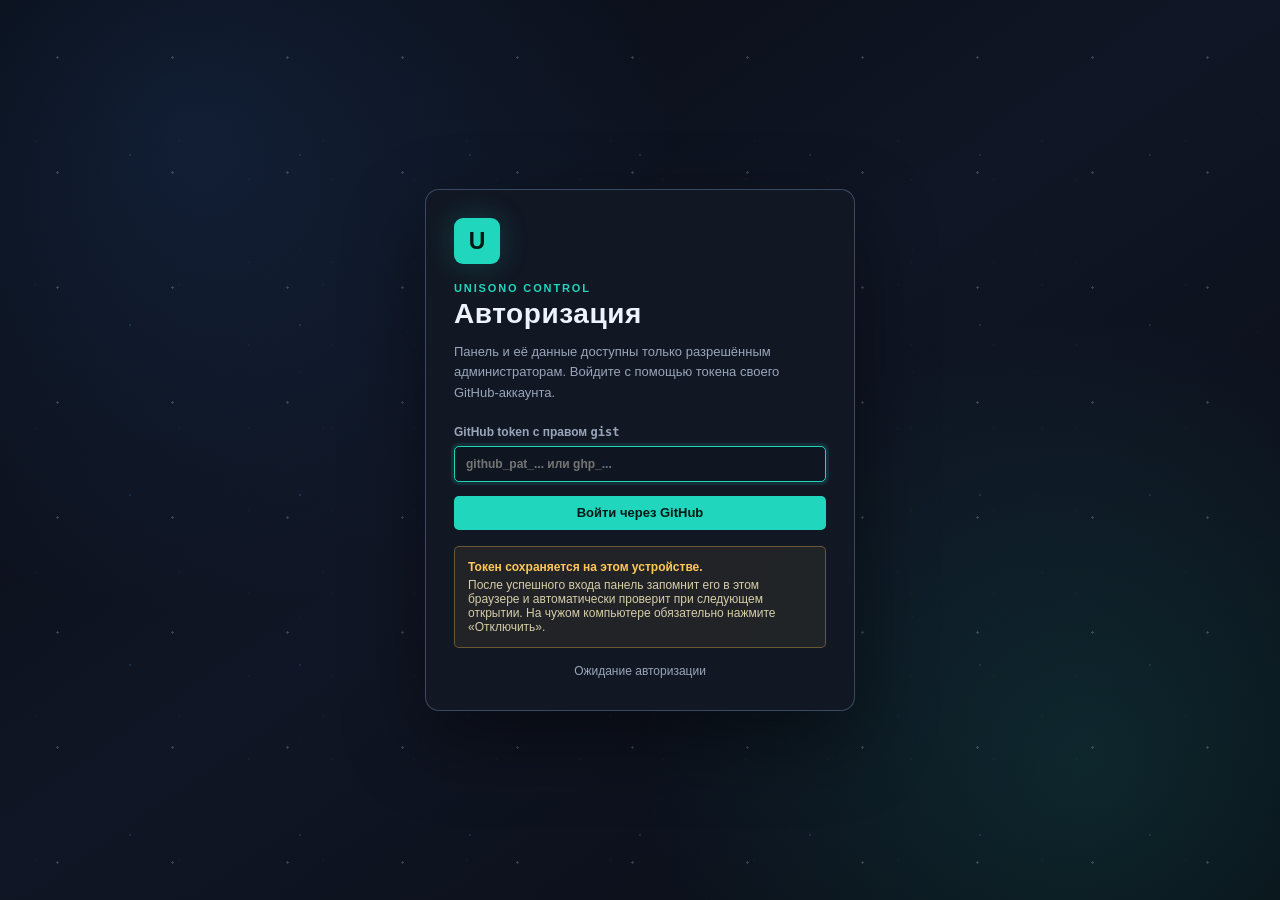
==== docs/index.html @ 7dc19206 "123 1234" ====
<!DOCTYPE html>
<html lang="ru">
  <head>
    <meta charset="utf-8">
    <meta name="viewport" content="width=device-width, initial-scale=1">
    <meta name="referrer" content="no-referrer">
    <meta
      http-equiv="Content-Security-Policy"
      content="default-src 'self'; connect-src https://api.github.com https://gist.githubusercontent.com; img-src 'self' data:; style-src 'self'; script-src 'self'; base-uri 'none'; form-action 'none'; frame-ancestors 'none'"
    >
    <title>Unisono Multi-Tool — Control</title>
    <link rel="stylesheet" href="styles.css">
    <script src="config.js?v=1.7.8" defer></script>
    <script src="app.js?v=1.7.8" defer></script>
  </head>
  <body class="is-locked">
    <div class="stars" aria-hidden="true"></div>

    <section class="auth-gate" id="authGate" aria-labelledby="authTitle">
      <div class="auth-card">
        <div class="auth-mark" aria-hidden="true">U</div>
        <p class="eyebrow">UNISONO CONTROL</p>
        <h1 id="authTitle">Авторизация</h1>
        <p class="auth-description">
          Панель и её данные доступны только разрешённым администраторам.
          Войдите с помощью токена своего GitHub-аккаунта.
        </p>

        <label class="field">
          <span>GitHub token с правом <code>gist</code></span>
          <input
            id="tokenInput"
            type="password"
            placeholder="github_pat_... или ghp_..."
            autocomplete="off"
            spellcheck="false"
          >
        </label>

        <button class="button primary auth-button" id="connectGitHub" type="button">
          Войти через GitHub
        </button>

        <div class="security-note">
          <strong>Токен сохраняется на этом устройстве.</strong>
          <span>
            После успешного входа панель запомнит его в этом браузере и
            автоматически проверит при следующем открытии. На чужом компьютере
            обязательно нажмите «Отключить».
          </span>
        </div>

        <p class="auth-message" id="authMessage" role="status" aria-live="polite">
          Ожидание авторизации
        </p>
      </div>
    </section>

    <main class="app-shell" id="appShell" hidden>
      <header class="titlebar">
        <div>
          <p class="eyebrow">UNISONO CONTROL</p>
          <h1>Unisono Multi-Tool</h1>
        </div>
        <div class="connection-pill" id="connectionPill" data-state="offline">
          <span class="status-dot" aria-hidden="true"></span>
          <span id="connectionText">Только чтение</span>
        </div>
      </header>

      <div class="workspace">
        <aside class="sidebar" aria-label="Разделы">
          <button
            class="nav-button is-active"
            type="button"
            data-view="whitelist"
          >
            <span>Whitelist</span>
            <strong id="whitelistCount">0</strong>
          </button>
          <button class="nav-button" type="button" data-view="versions">
            <span>Версии GMod</span>
            <strong id="versionsCount">0</strong>
          </button>
          <button class="nav-button" type="button" data-view="logs">
            <span>Логи функций</span>
            <strong id="logsCount">0</strong>
          </button>
          <button class="nav-button" type="button" data-view="connection">
            <span>Подключение</span>
            <strong>GitHub</strong>
          </button>

          <div class="sidebar-note">
            <span>Gist</span>
            <code id="gistShort">—</code>
          </div>
        </aside>

        <section class="content">
          <div class="view is-active" id="view-whitelist">
            <div class="view-heading">
              <div>
                <p class="section-kicker">ДОСТУП К ФУНКЦИЯМ</p>
                <h2>Управление whitelist</h2>
              </div>
              <div class="heading-actions">
                <button
                  class="button secondary"
                  id="reloadWhitelist"
                  type="button"
                >
                  Обновить
                </button>
                <button
                  class="button primary"
                  id="saveWhitelist"
                  type="button"
                  disabled
                >
                  Сохранить в GitHub
                </button>
              </div>
            </div>

            <div class="editor-card">
              <label class="field steam-field">
                <span>SteamID пользователя</span>
                <input
                  id="steamIdInput"
                  type="text"
                  maxlength="32"
                  placeholder="STEAM_0:0:123456789"
                  autocomplete="off"
               >
              </label>

              <fieldset class="permissions">
                <legend>Доступные функции</legend>
                <label><input type="checkbox" value="ESP" checked> ESP</label>
                <label
                  ><input type="checkbox" value="NOTES" checked> 3D
                  Заметки</label
                >
                <label
                  ><input type="checkbox" value="STATS" checked>
                  Статистика</label
                >
                <label
                  ><input type="checkbox" value="BODY_FX" checked> Эффекты
                  тела</label
                >
                <label
                  ><input type="checkbox" value="NOT_WORKING" checked> !Не
                  работает!</label
                >
              </fieldset>

              <div class="editor-actions">
                <button class="button primary" id="upsertUser" type="button">
                  Добавить / обновить
                </button>
                <button
                  class="button danger"
                  id="removeUser"
                  type="button"
                  disabled
                >
                  Удалить выбранного
                </button>
                <button class="button ghost" id="clearEditor" type="button">
                  Очистить поля
                </button>
              </div>
            </div>

            <div class="table-card">
              <div class="table-toolbar">
                <label class="search-field">
                  <span class="sr-only">Поиск по whitelist</span>
                  <input
                    id="whitelistSearch"
                    type="search"
                    placeholder="Поиск по SteamID..."
                    autocomplete="off"
                 >
                </label>
                <span class="revision" id="revisionText">Версия: —</span>
              </div>
              <div class="table-scroll">
                <table>
                  <thead>
                    <tr>
                      <th>SteamID</th>
                      <th>ESP</th>
                      <th>Заметки</th>
                      <th>Статистика</th>
                      <th>Эффекты тела</th>
                      <th>!Не работает!</th>
                    </tr>
                  </thead>
                  <tbody id="whitelistRows"></tbody>
                </table>
              </div>
              <p class="empty-state" id="whitelistEmpty" hidden>
                В whitelist пока никого нет.
              </p>
            </div>
          </div>

          <div class="view" id="view-versions">
            <div class="view-heading">
              <div>
                <p class="section-kicker">КЛИЕНТСКИЕ СБОРКИ</p>
                <h2>Управление версиями GMod</h2>
              </div>
              <div class="heading-actions">
                <button class="button secondary" id="reloadVersions" type="button">
                  Обновить данные
                </button>
                <button class="button danger" id="forceUpdateAll" type="button">
                  Обновить всех
                </button>
              </div>
            </div>

            <div class="security-note version-note">
              <strong>«Обновить всех» работает даже без списка клиентов.</strong>
              <span>
                Онлайн-клиенты проверяют очередь GitHub раз в 20 секунд.
                Таблица версий строится по последним загруженным логам и может
                быть устаревшей, пока серверный relay не настроен.
              </span>
            </div>

            <div class="table-card">
              <div class="table-toolbar">
                <label class="search-field">
                  <span class="sr-only">Поиск клиента</span>
                  <input
                    id="versionsSearch"
                    type="search"
                    placeholder="SteamID, ник, версия или сервер..."
                    autocomplete="off"
                 >
                </label>
                <span class="revision" id="recommendedVersion">Актуальная: —</span>
              </div>
              <div class="table-scroll versions-scroll">
                <table>
                  <thead>
                    <tr>
                      <th>SteamID</th>
                      <th>Игрок</th>
                      <th>Версия</th>
                      <th>Последняя активность</th>
                      <th>Сервер</th>
                      <th>Состояние</th>
                      <th>Действие</th>
                    </tr>
                  </thead>
                  <tbody id="versionsRows"></tbody>
                </table>
              </div>
              <p class="empty-state" id="versionsEmpty" hidden>
                Клиенты пока не прислали сведения о версии.
              </p>
            </div>

            <div class="subsection-heading">
              <div>
                <p class="section-kicker">ОЧЕРЕДЬ</p>
                <h3>Последние команды обновления</h3>
              </div>
              <span class="revision" id="commandsCount">0 команд</span>
            </div>

            <div class="table-card">
              <div class="table-scroll commands-scroll">
                <table>
                  <thead>
                    <tr>
                      <th>Создана</th>
                      <th>Цель</th>
                      <th>Запросил</th>
                      <th>Ожидаемая версия</th>
                      <th>Состояние</th>
                    </tr>
                  </thead>
                  <tbody id="versionCommandRows"></tbody>
                </table>
              </div>
              <p class="empty-state" id="commandsEmpty" hidden>
                Команд обновления ещё нет.
              </p>
            </div>
          </div>

          <div class="view" id="view-logs">
            <div class="view-heading">
              <div>
                <p class="section-kicker">ЖУРНАЛ ДЕЙСТВИЙ</p>
                <h2>Использованные функции</h2>
              </div>
              <button class="button secondary" id="reloadLogs" type="button">
                Обновить
              </button>
            </div>

            <div class="table-card">
              <div class="table-toolbar">
                <div class="logs-filters">
                  <label class="search-field">
                    <span class="sr-only">Фильтр логов</span>
                    <input
                      id="logsSearch"
                      type="search"
                      placeholder="Функция, карта или результат..."
                      autocomplete="off"
                   >
                  </label>
                  <label class="select-field">
                    <span class="sr-only">SteamID в логах</span>
                    <select id="logsSteamIdFilter">
                      <option value="*">Все SteamID</option>
                    </select>
                  </label>
                </div>
                <span class="revision" id="logsGroupSummary">
                  Хранятся последние 500 событий
                </span>
              </div>
              <div class="table-scroll logs-scroll">
                <table>
                  <thead>
                    <tr>
                      <th>Время</th>
                      <th>Пользователь</th>
                      <th>Функция</th>
                      <th>Детали</th>
                      <th>Результат</th>
                      <th>Источник</th>
                    </tr>
                  </thead>
                  <tbody id="logsRows"></tbody>
                </table>
              </div>
              <p class="empty-state" id="logsEmpty" hidden>Логи пока пусты.</p>
            </div>
          </div>

          <div class="view" id="view-connection">
            <div class="view-heading">
              <div>
                <p class="section-kicker">БЕЗОПАСНОЕ ПОДКЛЮЧЕНИЕ</p>
                <h2>GitHub Gist</h2>
              </div>
            </div>

            <div class="connection-card">
              <label class="field">
                <span>Gist ID</span>
                <input
                  id="gistIdInput"
                  type="text"
                  maxlength="64"
                  autocomplete="off"
                  readonly
               >
              </label>

              <div class="security-note">
                <strong>Сессия защищена проверкой GitHub-аккаунта.</strong>
                <span
                  >Кнопка «Отключить» удалит сохранённый токен, whitelist и логи
                  из браузера.</span
                >
              </div>

              <div class="editor-actions">
                <button
                  class="button danger"
                  id="disconnectGitHub"
                  type="button"
                  disabled
                >
                  Отключить
                </button>
              </div>

              <dl class="connection-details">
                <div>
                  <dt>Аккаунт</dt>
                  <dd id="githubUser">не подключён</dd>
                </div>
                <div>
                  <dt>Роль</dt>
                  <dd id="githubRole">—</dd>
                </div>
                <div>
                  <dt>Whitelist-файл</dt>
                  <dd id="whitelistFilename">—</dd>
                </div>
                <div>
                  <dt>Файл логов</dt>
                  <dd id="logsFilename">—</dd>
                </div>
                <div>
                  <dt>Команды клиентов</dt>
                  <dd id="commandsFilename">—</dd>
                </div>
              </dl>
            </div>
          </div>
        </section>
      </div>

      <footer class="statusbar">
        <span id="footerStatus">Загрузка данных...</span>
        <time id="clock"></time>
      </footer>
    </main>

    <div class="toast" id="toast" role="status" aria-live="polite"></div>
  </body>
</html>
---- docs/styles.css ----
:root {
  color-scheme: dark;
  --bg: #090d17;
  --panel: #151b28;
  --panel-2: #1b2231;
  --panel-3: #20293a;
  --line: #354055;
  --text: #eef4ff;
  --muted: #99a5ba;
  --accent: #20d6bd;
  --accent-dark: #0f8c7e;
  --cyan: #5bc8ff;
  --danger: #ff657a;
  --warning: #ffc857;
  --shadow: 0 30px 80px rgba(0, 0, 0, 0.45);
}

* {
  box-sizing: border-box;
}

[hidden] {
  display: none !important;
}

html {
  min-height: 100%;
  background: var(--bg);
}

body {
  min-height: 100vh;
  margin: 0;
  padding: 32px;
  overflow-x: hidden;
  color: var(--text);
  background:
    radial-gradient(
      circle at 15% 15%,
      rgba(52, 107, 185, 0.18),
      transparent 30rem
    ),
    radial-gradient(
      circle at 85% 85%,
      rgba(32, 214, 189, 0.12),
      transparent 28rem
    ),
    linear-gradient(145deg, #070a11 0%, #101625 48%, #090c14 100%);
  font-family: Tahoma, Calibri, Arial, sans-serif;
}

button,
input {
  font: inherit;
}

button {
  color: inherit;
}

.auth-gate {
  position: relative;
  z-index: 1;
  display: grid;
  min-height: calc(100vh - 64px);
  place-items: center;
}

.auth-card {
  width: min(430px, 100%);
  padding: 28px;
  border: 1px solid rgba(103, 128, 168, 0.48);
  border-radius: 14px;
  background: rgba(18, 24, 36, 0.96);
  box-shadow: var(--shadow);
  backdrop-filter: blur(12px);
}

.auth-card h1 {
  margin: 0;
  font-size: 28px;
  letter-spacing: 0.02em;
}

.auth-mark {
  display: grid;
  width: 46px;
  height: 46px;
  margin-bottom: 18px;
  place-items: center;
  border: 1px solid rgba(32, 214, 189, 0.58);
  border-radius: 9px;
  color: #031814;
  background: var(--accent);
  box-shadow: 0 0 30px rgba(32, 214, 189, 0.2);
  font-size: 23px;
  font-weight: 900;
}

.auth-description {
  margin: 12px 0 22px;
  color: var(--muted);
  font-size: 13px;
  line-height: 1.55;
}

.auth-button {
  width: 100%;
  margin-top: 14px;
}

.auth-card .security-note {
  margin-top: 16px;
}

.auth-message {
  min-height: 18px;
  margin: 16px 0 0;
  color: var(--muted);
  font-size: 12px;
  text-align: center;
}

.auth-message.is-error {
  color: var(--danger);
}

.auth-message.is-loading {
  color: var(--cyan);
}

.stars,
.stars::before,
.stars::after {
  position: fixed;
  inset: 0;
  z-index: 0;
  pointer-events: none;
  content: "";
  background-image:
    radial-gradient(circle, rgba(255, 255, 255, 0.85) 0 1px, transparent 1.4px),
    radial-gradient(circle, rgba(91, 200, 255, 0.65) 0 1px, transparent 1.5px);
  background-position:
    0 0,
    45px 70px;
  background-size:
    115px 115px,
    170px 170px;
  opacity: 0.22;
}

.stars::before {
  transform: translate3d(28px, 12px, 0) scale(0.72);
  opacity: 0.55;
}

.stars::after {
  transform: translate3d(-20px, 38px, 0) scale(1.25);
  opacity: 0.16;
}

.app-shell {
  position: relative;
  z-index: 1;
  width: min(1180px, 100%);
  min-height: 720px;
  margin: 0 auto;
  overflow: hidden;
  border: 1px solid rgba(103, 128, 168, 0.48);
  border-radius: 14px;
  background: rgba(18, 24, 36, 0.96);
  box-shadow: var(--shadow);
  backdrop-filter: blur(12px);
}

.titlebar {
  display: flex;
  min-height: 78px;
  align-items: center;
  justify-content: space-between;
  gap: 20px;
  padding: 15px 22px;
  border-bottom: 1px solid var(--line);
  background: linear-gradient(
    180deg,
    rgba(21, 29, 43, 0.98),
    rgba(13, 19, 30, 0.98)
  );
}

.titlebar h1,
.view-heading h2 {
  margin: 0;
  letter-spacing: 0.02em;
}

.titlebar h1 {
  font-size: clamp(20px, 2vw, 27px);
}

.eyebrow,
.section-kicker {
  margin: 0 0 4px;
  color: var(--accent);
  font-size: 11px;
  font-weight: 800;
  letter-spacing: 0.17em;
}

.connection-pill {
  display: inline-flex;
  align-items: center;
  gap: 9px;
  padding: 9px 13px;
  border: 1px solid var(--line);
  border-radius: 999px;
  color: var(--muted);
  background: rgba(255, 255, 255, 0.035);
  font-size: 13px;
}

.status-dot {
  width: 8px;
  height: 8px;
  border-radius: 50%;
  background: var(--warning);
  box-shadow: 0 0 12px rgba(255, 200, 87, 0.65);
}

.connection-pill[data-state="online"] {
  color: #b9fff2;
  border-color: rgba(32, 214, 189, 0.45);
}

.connection-pill[data-state="online"] .status-dot {
  background: var(--accent);
  box-shadow: 0 0 12px rgba(32, 214, 189, 0.8);
}

.connection-pill[data-state="error"] .status-dot {
  background: var(--danger);
  box-shadow: 0 0 12px rgba(255, 101, 122, 0.7);
}

.workspace {
  display: grid;
  min-height: 606px;
  grid-template-columns: 210px 1fr;
}

.sidebar {
  display: flex;
  flex-direction: column;
  gap: 8px;
  padding: 16px 12px;
  border-right: 1px solid var(--line);
  background: #121824;
}

.nav-button {
  display: flex;
  min-height: 42px;
  align-items: center;
  justify-content: space-between;
  gap: 8px;
  padding: 0 12px;
  border: 1px solid transparent;
  border-radius: 6px;
  background: #20293a;
  cursor: pointer;
  font-size: 13px;
  text-align: left;
  transition:
    border-color 0.15s,
    background 0.15s,
    transform 0.15s;
}

.nav-button:hover {
  border-color: #4c5e7a;
  background: #29354a;
  transform: translateX(2px);
}

.nav-button.is-active {
  color: #dffffa;
  border-color: rgba(32, 214, 189, 0.46);
  background: linear-gradient(
    90deg,
    rgba(15, 140, 126, 0.34),
    rgba(32, 41, 58, 0.9)
  );
}

.nav-button strong {
  color: var(--muted);
  font-size: 11px;
}

.sidebar-note {
  margin-top: auto;
  padding: 12px;
  overflow: hidden;
  border: 1px solid var(--line);
  border-radius: 6px;
  color: var(--muted);
  background: rgba(0, 0, 0, 0.16);
  font-size: 11px;
}

.sidebar-note span {
  display: block;
  margin-bottom: 6px;
  color: var(--cyan);
  text-transform: uppercase;
}

.sidebar-note code {
  display: block;
  overflow: hidden;
  text-overflow: ellipsis;
}

.content {
  min-width: 0;
  padding: 20px;
  background: linear-gradient(145deg, #181f2d, #141a25);
}

.view {
  display: none;
}

.view.is-active {
  display: block;
}

.view-heading {
  display: flex;
  min-height: 54px;
  align-items: flex-start;
  justify-content: space-between;
  gap: 18px;
  margin-bottom: 16px;
}

.view-heading h2 {
  font-size: 23px;
}

.heading-actions,
.editor-actions {
  display: flex;
  flex-wrap: wrap;
  gap: 9px;
}

.subsection-heading {
  display: flex;
  align-items: end;
  justify-content: space-between;
  gap: 16px;
  margin: 22px 0 10px;
}

.subsection-heading h3 {
  margin: 0;
  font-size: 17px;
}

.button {
  min-height: 34px;
  padding: 0 14px;
  border: 1px solid transparent;
  border-radius: 5px;
  cursor: pointer;
  font-size: 13px;
  font-weight: 700;
  transition:
    filter 0.15s,
    transform 0.15s,
    opacity 0.15s;
}

.button:hover:not(:disabled) {
  filter: brightness(1.13);
  transform: translateY(-1px);
}

.button:disabled {
  cursor: not-allowed;
  opacity: 0.42;
}

.button.primary {
  color: #031814;
  background: var(--accent);
}

.button.secondary {
  color: var(--text);
  border-color: #4b5970;
  background: #2a3447;
}

.button.danger {
  color: #fff;
  background: #a73e50;
}

.button.ghost {
  color: var(--muted);
  border-color: var(--line);
  background: transparent;
}

.editor-card,
.table-card,
.connection-card {
  border: 1px solid var(--line);
  border-radius: 7px;
  background: rgba(27, 34, 49, 0.92);
  box-shadow: 0 10px 26px rgba(0, 0, 0, 0.18);
}

.editor-card {
  display: grid;
  grid-template-columns: minmax(220px, 1fr) minmax(380px, 1.8fr);
  gap: 15px 20px;
  margin-bottom: 16px;
  padding: 16px;
}

.editor-card .editor-actions {
  grid-column: 1 / -1;
}

.field {
  display: grid;
  gap: 7px;
  color: var(--muted);
  font-size: 12px;
  font-weight: 700;
}

.field input,
.search-field input {
  width: 100%;
  height: 36px;
  border: 1px solid #46536a;
  border-radius: 5px;
  outline: none;
  color: var(--text);
  background: #101621;
  transition:
    border-color 0.15s,
    box-shadow 0.15s;
}

.field input {
  padding: 0 11px;
}

.field input:focus,
.search-field input:focus {
  border-color: var(--accent);
  box-shadow: 0 0 0 3px rgba(32, 214, 189, 0.12);
}

.permissions {
  display: flex;
  min-width: 0;
  flex-wrap: wrap;
  align-items: center;
  gap: 10px 18px;
  margin: 0;
  padding: 10px 12px;
  border: 1px solid var(--line);
  border-radius: 5px;
}

.permissions legend {
  padding: 0 6px;
  color: var(--muted);
  font-size: 11px;
  font-weight: 700;
}

.permissions label {
  display: inline-flex;
  align-items: center;
  gap: 7px;
  font-size: 12px;
}

.permissions input {
  accent-color: var(--accent);
}

.table-card {
  overflow: hidden;
}

.table-toolbar {
  display: flex;
  min-height: 51px;
  align-items: center;
  justify-content: space-between;
  gap: 12px;
  padding: 8px 12px;
  border-bottom: 1px solid var(--line);
  background: #171e2b;
}

.logs-filters {
  display: flex;
  width: min(620px, 100%);
  gap: 9px;
}

.search-field {
  width: min(350px, 100%);
}

.search-field input {
  padding: 0 12px;
}

.select-field {
  width: min(245px, 100%);
}

.select-field select {
  width: 100%;
  height: 36px;
  padding: 0 34px 0 11px;
  border: 1px solid #46536a;
  border-radius: 5px;
  outline: none;
  color: var(--text);
  background: #101621;
}

.select-field select:focus {
  border-color: var(--accent);
  box-shadow: 0 0 0 3px rgba(32, 214, 189, 0.12);
}

.revision {
  color: var(--muted);
  font-size: 11px;
}

.table-scroll {
  max-height: 295px;
  overflow: auto;
}

.logs-scroll {
  max-height: 472px;
}

#view-versions .version-note {
  margin-bottom: 16px;
}

#view-versions table {
  min-width: 1120px;
}

.versions-scroll {
  max-height: 315px;
}

.commands-scroll {
  max-height: 230px;
}

#view-logs table {
  min-width: 1080px;
}

table {
  width: 100%;
  border-collapse: collapse;
  font-size: 12px;
}

th,
td {
  padding: 10px 12px;
  border-bottom: 1px solid rgba(53, 64, 85, 0.72);
  text-align: left;
  vertical-align: middle;
}

th {
  position: sticky;
  top: 0;
  z-index: 1;
  color: #bdc9dc;
  background: #20293a;
  font-size: 10px;
  letter-spacing: 0.06em;
  text-transform: uppercase;
}

tbody tr {
  cursor: pointer;
  transition: background 0.12s;
}

tbody tr:hover {
  background: rgba(91, 200, 255, 0.07);
}

tbody tr.is-selected {
  background: rgba(32, 214, 189, 0.12);
  box-shadow: inset 3px 0 var(--accent);
}

.log-group-row {
  cursor: default;
  background: #171f2d;
}

.log-group-row:hover {
  background: #171f2d;
}

.log-group-row td {
  position: sticky;
  top: 31px;
  z-index: 0;
  padding: 8px 12px;
  border-top: 1px solid rgba(32, 214, 189, 0.22);
  border-bottom-color: rgba(32, 214, 189, 0.22);
  color: #cffff7;
  font-weight: 800;
}

.log-group-meta {
  margin-left: 9px;
  color: var(--muted);
  font-family: "Cascadia Mono", "Consolas", monospace;
  font-size: 10px;
  font-weight: 500;
}

.log-primary,
.log-meta {
  display: block;
}

.log-primary {
  color: var(--text);
}

.log-meta {
  max-width: 360px;
  margin-top: 4px;
  overflow: hidden;
  color: var(--muted);
  font-family: "Cascadia Mono", "Consolas", monospace;
  font-size: 10px;
  text-overflow: ellipsis;
  white-space: nowrap;
}

.log-function .log-primary {
  color: #d9fffa;
  font-weight: 700;
}

.log-result {
  display: inline-flex;
  min-width: 74px;
  justify-content: center;
  padding: 4px 8px;
  border: 1px solid rgba(143, 158, 180, 0.38);
  border-radius: 999px;
  color: #c5cfdd;
  background: rgba(143, 158, 180, 0.1);
  font-size: 10px;
  font-weight: 800;
  letter-spacing: 0.03em;
  text-transform: uppercase;
}

.log-result.is-success {
  border-color: rgba(32, 214, 189, 0.45);
  color: #8cf1df;
  background: rgba(32, 214, 189, 0.11);
}

.log-result.is-error {
  border-color: rgba(255, 101, 122, 0.5);
  color: #ff9aaa;
  background: rgba(255, 101, 122, 0.11);
}

.log-result.is-cancelled {
  border-color: rgba(255, 200, 87, 0.48);
  color: #ffdc87;
  background: rgba(255, 200, 87, 0.1);
}

.version-badge,
.command-badge {
  display: inline-flex;
  min-height: 24px;
  align-items: center;
  justify-content: center;
  padding: 3px 8px;
  border: 1px solid rgba(143, 158, 180, 0.38);
  border-radius: 999px;
  color: #c5cfdd;
  background: rgba(143, 158, 180, 0.1);
  font-size: 10px;
  font-weight: 800;
  white-space: nowrap;
}

.version-badge.is-current,
.command-badge.is-received {
  border-color: rgba(32, 214, 189, 0.45);
  color: #8cf1df;
  background: rgba(32, 214, 189, 0.11);
}

.version-badge.is-outdated,
.command-badge.is-expired {
  border-color: rgba(255, 200, 87, 0.48);
  color: #ffdc87;
  background: rgba(255, 200, 87, 0.1);
}

.command-badge.is-pending {
  border-color: rgba(91, 200, 255, 0.48);
  color: #a8e4ff;
  background: rgba(91, 200, 255, 0.1);
}

.table-action {
  min-height: 29px;
  padding: 0 10px;
  font-size: 11px;
}

.permission-state {
  display: inline-grid;
  width: 20px;
  height: 20px;
  place-items: center;
  border-radius: 4px;
  color: #5c687b;
  background: #111722;
}

.permission-state.is-on {
  color: #031814;
  background: var(--accent);
}

.empty-state {
  margin: 0;
  padding: 26px;
  color: var(--muted);
  text-align: center;
}

.connection-card {
  display: grid;
  gap: 18px;
  max-width: 760px;
  padding: 20px;
}

.security-note {
  display: grid;
  gap: 4px;
  padding: 13px;
  border: 1px solid rgba(255, 200, 87, 0.32);
  border-radius: 5px;
  color: #d6cda8;
  background: rgba(255, 200, 87, 0.07);
  font-size: 12px;
}

.security-note strong {
  color: var(--warning);
}

.connection-details {
  display: grid;
  grid-template-columns: repeat(2, 1fr);
  gap: 10px;
  margin: 0;
}

.connection-details div {
  min-width: 0;
  padding: 12px;
  border: 1px solid var(--line);
  border-radius: 5px;
  background: rgba(0, 0, 0, 0.13);
}

.connection-details dt {
  margin-bottom: 7px;
  color: var(--muted);
  font-size: 10px;
  text-transform: uppercase;
}

.connection-details dd {
  margin: 0;
  overflow: hidden;
  color: var(--text);
  font-size: 12px;
  text-overflow: ellipsis;
}

.statusbar {
  display: flex;
  min-height: 35px;
  align-items: center;
  justify-content: space-between;
  gap: 12px;
  padding: 0 12px;
  color: #d9fffa;
  background: linear-gradient(90deg, #0d8176, #116d75);
  font-size: 11px;
}

.toast {
  position: fixed;
  right: 24px;
  bottom: 24px;
  z-index: 5;
  max-width: min(420px, calc(100vw - 48px));
  padding: 12px 15px;
  transform: translateY(20px);
  border: 1px solid rgba(32, 214, 189, 0.45);
  border-radius: 6px;
  opacity: 0;
  color: var(--text);
  background: #172232;
  box-shadow: 0 15px 40px rgba(0, 0, 0, 0.4);
  pointer-events: none;
  transition:
    opacity 0.2s,
    transform 0.2s;
  font-size: 12px;
}

.toast.is-visible {
  transform: translateY(0);
  opacity: 1;
}

.toast.is-error {
  border-color: rgba(255, 101, 122, 0.6);
}

.sr-only {
  position: absolute;
  width: 1px;
  height: 1px;
  padding: 0;
  overflow: hidden;
  clip: rect(0, 0, 0, 0);
  white-space: nowrap;
  border: 0;
}

@media (max-width: 850px) {
  body {
    padding: 14px;
  }

  .workspace {
    grid-template-columns: 1fr;
  }

  .sidebar {
    display: grid;
    grid-template-columns: repeat(4, 1fr);
    border-right: 0;
    border-bottom: 1px solid var(--line);
  }

  .sidebar-note {
    display: none;
  }

  .editor-card {
    grid-template-columns: 1fr;
  }

  .editor-card .editor-actions {
    grid-column: auto;
  }
}

@media (max-width: 590px) {
  body {
    padding: 0;
  }

  .app-shell {
    min-height: 100vh;
    border: 0;
    border-radius: 0;
  }

  .titlebar,
  .view-heading,
  .subsection-heading,
  .table-toolbar {
    align-items: stretch;
    flex-direction: column;
  }

  .logs-filters {
    flex-direction: column;
  }

  .search-field,
  .select-field {
    width: 100%;
  }

  .sidebar {
    grid-template-columns: 1fr;
  }

  .content {
    padding: 14px;
  }

  .heading-actions .button,
  .editor-actions .button {
    flex: 1 1 150px;
  }

  .connection-details {
    grid-template-columns: 1fr;
  }

  th,
  td {
    padding: 9px 8px;
  }
}
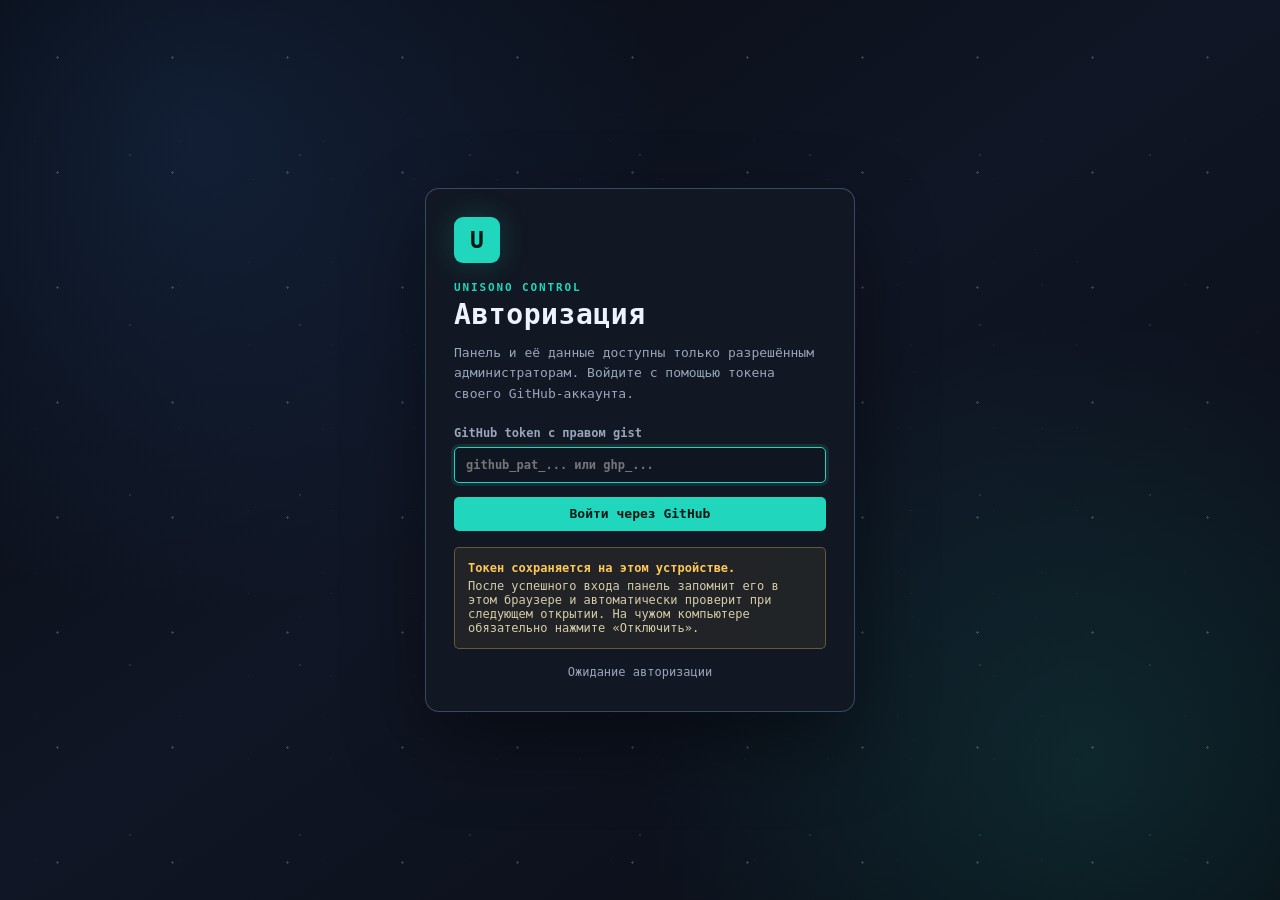
==== commit 04f235b3: "123 123" ====
--- a/docs/index.html
+++ b/docs/index.html
@@ -9,9 +9,9 @@
       content="default-src 'self'; connect-src https://api.github.com https://gist.githubusercontent.com; img-src 'self' data:; style-src 'self'; script-src 'self'; base-uri 'none'; form-action 'none'; frame-ancestors 'none'"
     >
     <title>Unisono Multi-Tool — Control</title>
-    <link rel="stylesheet" href="styles.css">
-    <script src="config.js?v=1.7.8" defer></script>
-    <script src="app.js?v=1.7.8" defer></script>
+    <link rel="stylesheet" href="styles.css?v=1.7.17">
+    <script src="config.js?v=1.7.17" defer></script>
+    <script src="app.js?v=1.7.17" defer></script>
   </head>
   <body class="is-locked">
     <div class="stars" aria-hidden="true"></div>
--- a/docs/styles.css
+++ b/docs/styles.css
@@ -46,11 +46,13 @@
       transparent 28rem
     ),
     linear-gradient(145deg, #070a11 0%, #101625 48%, #090c14 100%);
-  font-family: Tahoma, Calibri, Arial, sans-serif;
+  font-family: "Cascadia Code", "Cascadia Mono", Consolas, monospace;
 }
 
 button,
-input {
+input,
+select,
+textarea {
   font: inherit;
 }
 
@@ -642,7 +644,7 @@
 .log-group-meta {
   margin-left: 9px;
   color: var(--muted);
-  font-family: "Cascadia Mono", "Consolas", monospace;
+  font-family: "Cascadia Code", "Cascadia Mono", Consolas, monospace;
   font-size: 10px;
   font-weight: 500;
 }
@@ -661,7 +663,7 @@
   margin-top: 4px;
   overflow: hidden;
   color: var(--muted);
-  font-family: "Cascadia Mono", "Consolas", monospace;
+  font-family: "Cascadia Code", "Cascadia Mono", Consolas, monospace;
   font-size: 10px;
   text-overflow: ellipsis;
   white-space: nowrap;
